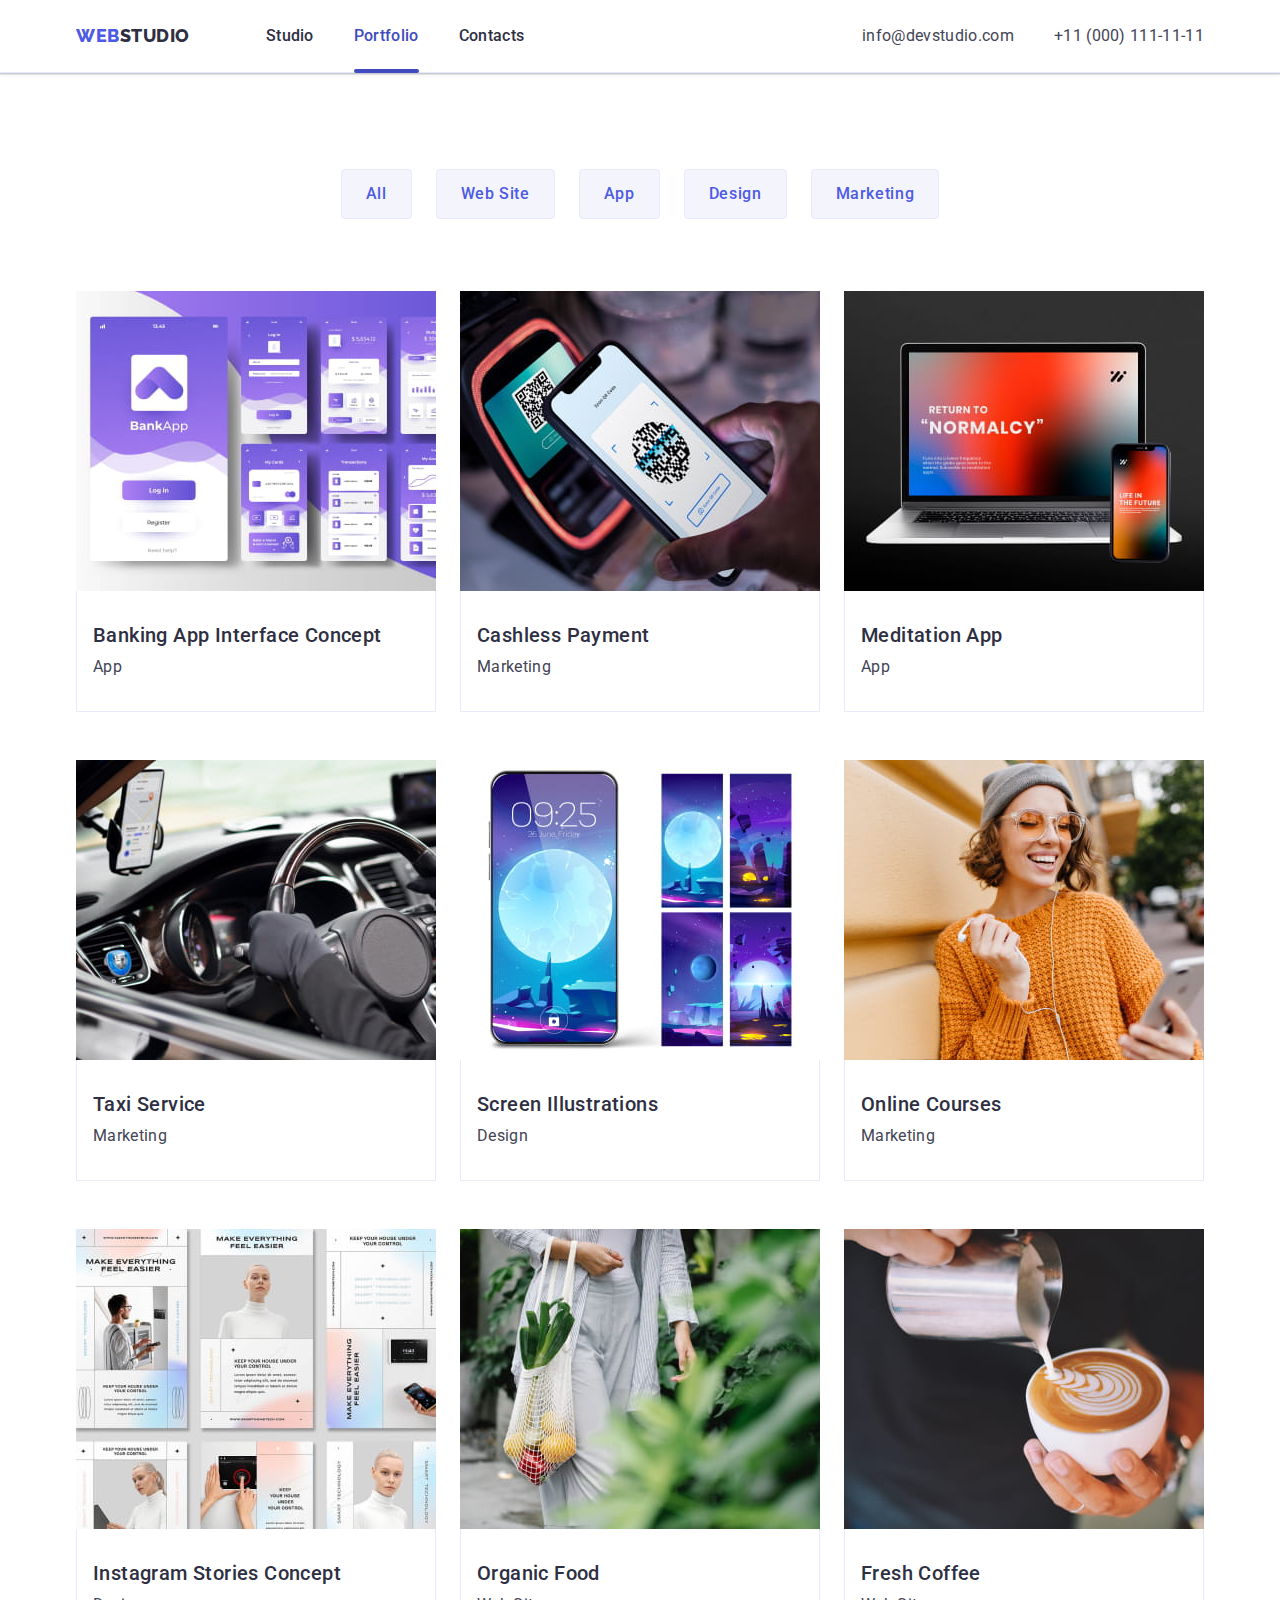
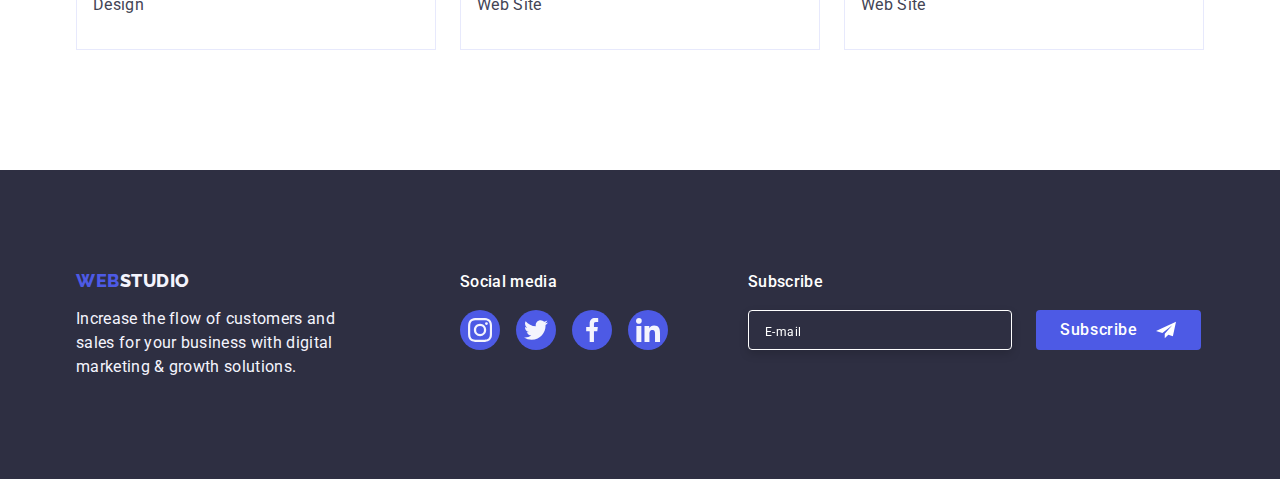
==== portfolio.html @ 30108d3d "Initial commit" ====
<!DOCTYPE html>
<html lang="en">
  <head>
    <meta charset="UTF-8" />
    <meta http-equiv="X-UA-Compatible" content="IE=edge" />
    <meta name="viewport" content="width=device-width, initial-scale=1.0" />
    <title>Portfolio</title>
    <link rel="preconnect" href="https://fonts.googleapis.com" />
    <link rel="preconnect" href="https://fonts.gstatic.com" crossorigin />
    <link
      href="https://fonts.googleapis.com/css2?family=Raleway:wght@800&family=Roboto:wght@400;500;700;900&display=swap"
      rel="stylesheet"
    />
    <link
      rel="stylesheet"
      href="https://cdnjs.cloudflare.com/ajax/libs/modern-normalize/1.1.0/modern-normalize.min.css"
    />
    <link rel="stylesheet" href="./css/styles.css" />
  </head>
  <body>
    <!--NAVIGATION-->
    <header class="header-underline">
      <div class="header-section container">
        <nav class="header-nav">
          <a class="logo-web link" href="./">
            web<span class="logo-studio">studio</span>
          </a>
          <ul class="header-list list">
            <li>
              <a class="header-item link" href="./index.html">Studio</a>
            </li>
            <li>
              <a class="header-item link active" href="./portfolio.html"
                >Portfolio</a
              >
            </li>
            <li>
              <a class="header-item link" href="">Contacts</a>
            </li>
          </ul>
        </nav>
        <address class="header-nav link">
          <ul class="header-address-list list">
            <li>
              <a class="mail-tel link" href="mailto:info@devstudio.com">
                info@devstudio.com
              </a>
            </li>
            <li>
              <a class="mail-tel link" href="tel:+110001111111">
                +11 (000) 111-11-11
              </a>
            </li>
          </ul>
        </address>
      </div>
    </header>
    <!--END-NAVIGATION-->
    <!--MAIN-->
    <main>
      <!--PORTFOLIO-BREADCRUMBS-->
      <section class="portfolio-section">
        <div class="container">
          <h1 class="hidden-slogan">Web-Sturdio Portfolio</h1>
          <ul class="breadcrumbs-list list">
            <li>
              <button class="breadcrumbs-btn" type="button">All</button>
            </li>
            <li>
              <button class="breadcrumbs-btn" type="button">Web Site</button>
            </li>
            <li>
              <button class="breadcrumbs-btn" type="button">App</button>
            </li>
            <li>
              <button class="breadcrumbs-btn" type="button">Design</button>
            </li>
            <li>
              <button class="breadcrumbs-btn" type="button">Marketing</button>
            </li>
          </ul>
          <!--END-PORTFOLIO-BREADCRUMBS-->
          <!--PORTFOLIO-GALLERY-->
          <ul class="portfolio-list list">
            <li class="portfolio-item">
              <a class="portfolio-link link" href="">
                <div class="overlay">
                  <img
                    src="./images/bankapp.jpg"
                    alt="lost pic"
                    width="360"
                    height="300"
                  />
                  <!--<div class="test-1">-->
                  <p class="popup">
                    14 Stylish and User-Friendly App Design Concepts · Task
                    Manager App · Calorie Tracker App · Exotic Fruit Ecommerce
                    App · Cloud Storage App
                  </p>
                  <!--</div>-->
                </div>
                <div class="portfolio-item-container">
                  <h2 class="subject">Banking App Interface Concept</h2>
                  <p class="text">App</p>
                </div>
              </a>
            </li>
            <li class="portfolio-item">
              <a class="portfolio-link link" href="">
                <div class="overlay">
                  <img
                    src="./images/cashless.jpg"
                    alt="lost pic"
                    width="360"
                    height="300"
                  />
                  <p class="popup">
                    14 Stylish and User-Friendly App Design Concepts · Task
                    Manager App · Calorie Tracker App · Exotic Fruit Ecommerce
                    App · Cloud Storage App
                  </p>
                </div>
                <div class="portfolio-item-container">
                  <h2 class="subject">Cashless Payment</h2>
                  <p class="text">Marketing</p>
                </div>
              </a>
            </li>
            <li class="portfolio-item">
              <a class="portfolio-link link" href="">
                <div class="overlay">
                  <img
                    src="./images/meditationapp.jpg"
                    alt="lost pic"
                    width="360"
                    height="300"
                  />
                  <p class="popup">
                    14 Stylish and User-Friendly App Design Concepts · Task
                    Manager App · Calorie Tracker App · Exotic Fruit Ecommerce
                    App · Cloud Storage App
                  </p>
                </div>
                <div class="portfolio-item-container">
                  <h2 class="subject">Meditation App</h2>
                  <p class="text">App</p>
                </div>
              </a>
            </li>
            <li class="portfolio-item">
              <a class="portfolio-link link" href="">
                <div class="overlay">
                  <img
                    src="./images/taxiservice.jpg"
                    alt="lost pic"
                    width="360"
                    height="300"
                  />
                  <p class="popup">
                    14 Stylish and User-Friendly App Design Concepts · Task
                    Manager App · Calorie Tracker App · Exotic Fruit Ecommerce
                    App · Cloud Storage App
                  </p>
                </div>
                <div class="portfolio-item-container">
                  <h2 class="subject">Taxi Service</h2>
                  <p class="text">Marketing</p>
                </div>
              </a>
            </li>
            <li class="portfolio-item">
              <a class="portfolio-link link" href="">
                <div class="overlay">
                  <img
                    src="./images/screenil.jpg"
                    alt="lost pic"
                    width="360"
                    height="300"
                  />
                  <p class="popup">
                    14 Stylish and User-Friendly App Design Concepts · Task
                    Manager App · Calorie Tracker App · Exotic Fruit Ecommerce
                    App · Cloud Storage App
                  </p>
                </div>
                <div class="portfolio-item-container">
                  <h2 class="subject">Screen Illustrations</h2>
                  <p class="text">Design</p>
                </div>
              </a>
            </li>
            <li class="portfolio-item">
              <a class="portfolio-link link" href="">
                <div class="overlay">
                  <img
                    src="./images/onlinecourses.jpg"
                    alt="lost pic"
                    width="360"
                    height="300"
                  />
                  <p class="popup">
                    14 Stylish and User-Friendly App Design Concepts · Task
                    Manager App · Calorie Tracker App · Exotic Fruit Ecommerce
                    App · Cloud Storage App
                  </p>
                </div>
                <div class="portfolio-item-container">
                  <h2 class="subject">Online Courses</h2>
                  <p class="text">Marketing</p>
                </div>
              </a>
            </li>
            <li class="portfolio-item">
              <a class="portfolio-link link" href="">
                <div class="overlay">
                  <img
                    src="./images/inststonesconc.jpg"
                    alt="lost pic"
                    width="360"
                    height="300"
                  />
                  <p class="popup">
                    14 Stylish and User-Friendly App Design Concepts · Task
                    Manager App · Calorie Tracker App · Exotic Fruit Ecommerce
                    App · Cloud Storage App
                  </p>
                </div>
                <div class="portfolio-item-container">
                  <h2 class="subject">Instagram Stories Concept</h2>
                  <p class="text">Design</p>
                </div>
              </a>
            </li>
            <li class="portfolio-item">
              <a class="portfolio-link link" href="">
                <div class="overlay">
                  <img
                    src="./images/orgfood.jpg"
                    alt="lost pic"
                    width="360"
                    height="300"
                  />
                  <p class="popup">
                    14 Stylish and User-Friendly App Design Concepts · Task
                    Manager App · Calorie Tracker App · Exotic Fruit Ecommerce
                    App · Cloud Storage App
                  </p>
                </div>
                <div class="portfolio-item-container">
                  <h2 class="subject">Organic Food</h2>
                  <p class="text">Web Site</p>
                </div>
              </a>
            </li>
            <li class="portfolio-item">
              <a class="portfolio-link link" href="">
                <div class="overlay">
                  <img
                    src="./images/freshcoffee.jpg"
                    alt="lost pic"
                    width="360"
                    height="300"
                  />
                  <p class="popup">
                    14 Stylish and User-Friendly App Design Concepts · Task
                    Manager App · Calorie Tracker App · Exotic Fruit Ecommerce
                    App · Cloud Storage App
                  </p>
                </div>
                <div class="portfolio-item-container">
                  <h2 class="subject">Fresh Coffee</h2>
                  <p class="text">Web Site</p>
                </div>
              </a>
            </li>
          </ul>
        </div>
      </section>
      <!--END-PORTFOLIO-GALLERY-->
    </main>
    <!--END-MAIN-->
    <!--FOOTER-->
    <footer class="footer-section">
      <div class="container">
        <div class="footer-row">
          <a class="footer-logo link" href="index.html">
            web<span class="footer-studio">studio</span>
          </a>
          <p class="text">
            Increase the flow of customers and sales for your business with
            digital marketing & growth solutions.
          </p>
        </div>
        <div>
          <p class="footer-socials-text">Social media</p>
          <ul class="socials-list">
            <li class="socials-item">
              <a class="socials-link" href="">
                <svg class="socials-svg" width="24" height="24">
                  <use href="./images/icons.svg#instagram"></use>
                </svg>
              </a>
            </li>

            <li class="socials-item">
              <a class="socials-link" href="">
                <svg class="socials-svg" width="24" height="24">
                  <use href="./images/icons.svg#twitter"></use>
                </svg>
              </a>
            </li>

            <li class="socials-item">
              <a class="socials-link" href="">
                <svg class="socials-svg" width="24" height="24">
                  <use href="./images/icons.svg#facebook"></use>
                </svg>
              </a>
            </li>

            <li class="socials-item">
              <a class="socials-link" href="">
                <svg class="socials-svg" width="24" height="24">
                  <use href="./images/icons.svg#linkedin"></use>
                </svg>
              </a>
            </li>
          </ul>
        </div>
        <div class="subscribe-container">
          <p class="subscribe-caption">Subscribe</p>
          <form class="subscribe-form">
            <input type="email" id="email" name="email" placeholder="E-mail" />

            <button class="subscribe-button" type="submit">
              Subscribe
              <svg class="subscribe-svg" width="24" height="20">
                <use href="./images/icons.svg#paperplane"></use>
              </svg>
            </button>
          </form>
        </div>
      </div>
    </footer>
    <!--END FOOTER-->
  </body>
</html>
---- css/styles.css ----
:root {
  --primary-font: 'Roboto', sans-serif;
  --secondary-font: 'Raleway', sans-serif;
  --primary-color: #4d5ae5; /*IRIS*/
  --dark-text-color: #2e2f42; /*NAVY BLUE*/
  --main-text-color: #434455; /*SLATE*/
  --subtle-text-color: #8e8f99; /*LIGHT SLATE*/
  --hover-color: #404bbf; /*OCEAN*/
  --white-color: #ffffff; /*WHITE*/
  --light-color: #f4f4fd; /*CLOUD*/
  --accent-color: #e7e9fc; /*CORNFLOWER*/
  --success-color: #31d0aa; /*GREEN*/
  --modal-backgound-color: #fcfcfc; /*DAIRY*/
}

body {
  font-family: var(--primary-font);
  color: var(--main-text-color);
  background-color: var(--white-color);
}

img {
  display: block;
}

.list {
  padding: 0;
  margin: 0;
  list-style: none;
}

.link {
  text-decoration: none;
  font-style: normal;
}

.container {
  width: 1158px;
  padding-right: 15px;
  padding-left: 15px;
  margin: 0 auto;
}

.hidden-slogan {
  position: absolute;
  width: 1px;
  height: 1px;
  margin: -1px;
  border: 0;
  padding: 0;
  white-space: nowrap;
  clip-path: inset(100%);
  clip: rect(0 0 0 0);
  overflow: hidden;
}
/*
  |============================
  |------------TEXT------------
  |============================
*/
/*---------GENERAL-TEXT------*/
.slogan {
  font-weight: 700;
  font-size: 36px;
  line-height: 1.1;
  letter-spacing: 0.02em;
  text-align: center;
  text-transform: capitalize;

  color: var(--dark-text-color);

  margin-top: 0;
  margin-bottom: 72px;
}

.subject {
  font-weight: 500;
  font-size: 20px;
  line-height: 1.2;
  letter-spacing: 0.02em;

  color: var(--dark-text-color);

  margin-top: 0;
  margin-bottom: 8px;
}

.text {
  font-weight: 400;
  font-size: 16px;
  line-height: 1.5;
  letter-spacing: 0.02em;

  color: var(--main-text-color);

  margin-top: 0;
  margin-bottom: 0;
}
/*---------TEAM-TEXT---------*/
.team-item .text {
  text-align: center;
}

.team-item .subject {
  text-align: center;

  color: var(--main-text-color);
}

.team-content .text {
  margin-bottom: 8px;
}
/*---------FOOTER-TEXT--------*/
.footer-row .text {
  color: var(--light-color);

  width: 264px;
}
/*
  |============================
  |----------HEADER------------
  |============================
*/
.header-underline {
  border-bottom: 1px solid var(--accent-color);
  box-shadow: 0px 2px 1px rgba(46, 47, 66, 0.08),
    0px 1px 1px rgba(46, 47, 66, 0.16), 0px 1px 6px rgba(46, 47, 66, 0.08);
}

.header-section {
  display: flex;
  flex-direction: row;
  justify-content: space-between;
}

.header-nav {
  display: flex;
  align-items: center;
}

.logo-web {
  font-family: var(--secondary-font);
  font-weight: 800;
  font-size: 18px;
  line-height: 1.17;
  letter-spacing: 0.03em;
  text-transform: uppercase;

  color: var(--primary-color);

  margin-right: 76px;
}

.logo-studio {
  font-family: var(--secondary-font);
  font-weight: 800;
  font-size: 18px;
  line-height: 1.17;
  letter-spacing: 0.03em;
  text-transform: uppercase;

  color: var(--dark-text-color);
}

.header-list {
  display: flex;
}

.header-list li:not(:last-child) {
  margin-right: 40px;
}

.header-list .header-item.active {
  color: var(--hover-color);
}
.header-list .header-item.active::after {
  opacity: 1;
}

.header-item {
  position: relative;

  display: block;
  padding: 24px 0;

  font-family: var(--primary-font);
  font-weight: 500;
  font-size: 16px;
  line-height: 1.5;
  letter-spacing: 0.02em;

  color: var(--dark-text-color);

  transition: color 250ms cubic-bezier(0.4, 0, 0.2, 1);
}

.header-item:hover,
.header-item:focus,
.header-item:active {
  color: var(--hover-color);
}

.header-item.link::after {
  content: '';

  position: absolute;
  left: 0;
  bottom: 0;

  display: block;
  width: 100%;
  height: 4px;
  bottom: -1px;
  border-radius: 2px;

  background-color: var(--hover-color);

  opacity: 0;
  transition: opacity 250ms cubic-bezier(0.4, 0, 0.2, 1);
}

.header-item.link:hover::after,
.header-item.link:focus::after,
.header-item.link:active::after {
  opacity: 1;
}

.header-address-list {
  display: flex;
}

.header-address-list li:not(:last-child) {
  margin-right: 40px;
}

.mail-tel {
  font-family: var(--primary-font);
  font-style: normal;
  font-weight: 400;
  font-size: 16px;
  line-height: 1.5;
  letter-spacing: 0.02em;

  color: var(--main-text-color);

  display: block;
  padding: 24px 0;

  transition: color 250ms cubic-bezier(0.4, 0, 0.2, 1);
}

.mail-tel:hover,
.mail-tel:focus,
.mail-tel:active {
  color: var(--hover-color);
}
/*
  |============================
  |------------HERO------------
  |============================
*/
.hero-section {
  background-color: var(--dark-text-color);

  padding: 188px 0;
}

.hero-slogan {
  font-family: var(--primary-font);
  font-weight: 700;
  font-size: 56px;
  line-height: 1.07;
  letter-spacing: 0.02em;
  text-align: center;

  color: var(--white-color);

  max-width: 496px;
  margin: 0 auto 48px;
}

.hero-btn {
  font-family: var(--primary-font);
  font-weight: 500;
  font-size: 16px;
  line-height: 1.5;
  letter-spacing: 0.04em;

  color: var(--white-color);
  background-color: var(--primary-color);

  box-shadow: 0px 4px 4px rgba(0, 0, 0, 0.15);
  border-radius: 4px;
  border: none;
  cursor: pointer;

  display: block;
  height: 56px;
  min-width: 169px;
  margin: 0 auto;

  transition: background-color 250ms cubic-bezier(0.4, 0, 0.2, 1);
}

.hero-btn:hover,
.hero-btn:focus {
  background-color: var(--hover-color);
}

.hero-background {
  background-image: linear-gradient(
      to bottom,
      rgba(46, 47, 66, 0.7),
      rgba(46, 47, 66, 0.7)
    ),
    url(../images/peopleofficeone.jpg);
  background-repeat: no-repeat;
  background-position: center;
  background-size: cover;

  max-width: 1440px;
  min-height: 600px;
  margin: auto auto;
}
/*
  |============================
  |-----------MODAL------------
  |============================
*/
.backdrop {
  position: fixed;
  top: 0;
  left: 0;

  width: 100%;
  height: 100%;

  background-color: rgba(46, 47, 66, 0.4);
  transition: opacity 250ms cubic-bezier(0.4, 0, 0.2, 1),
    visibility 250ms cubic-bezier(0.4, 0, 0.2, 1);
}

.backdrop.is-hidden {
  opacity: 0;
  pointer-events: none;
  visibility: hidden;
}

.modal {
  position: absolute;
  top: 50%;
  left: 50%;
  transform: translate(-50%, -50%);

  padding: 72px 24px 24px 24px;

  width: 408px;
  min-height: 576px;

  background-color: var(--modal-backgound-color);
  border-radius: 4px;
  box-shadow: 0px 1px 1px rgba(0, 0, 0, 0.14), 0px 1px 3px rgba(0, 0, 0, 0.12),
    0px 2px 1px rgba(0, 0, 0, 0.2);

  transition: transform 250ms cubic-bezier(0.4, 0, 0.2, 1);
}

.btn-modal {
  position: absolute;
  top: 24px;
  right: 24px;

  display: flex;
  padding: 0;

  height: 24px;
  width: 24px;
  border-radius: 50%;

  align-items: center;
  justify-content: center;

  fill: var(--dark-text-color);
  background-color: var(--accent-color);
  border: 1px solid rgba(0, 0, 0, 0.1);

  cursor: pointer;

  transition: background-color 250ms cubic-bezier(0.4, 0, 0.2, 1),
    border 250ms cubic-bezier(0.4, 0, 0.2, 1);
}

.btn-modal:hover,
.btn-modal:focus,
.btn-modal:active {
  fill: var(--white-color);
  background-color: var(--hover-color);
  border: none;
}

.svg-modal {
  transition: fill 250ms cubic-bezier(0.4, 0, 0.2, 1);
}
/*
  |============================
  |---------ADVANTAGES---------
  |============================
*/
.advantage-section {
  padding: 120px 0;
}

.advantage-list {
  display: flex;
}

.advantage-list li:not(:last-child) {
  margin-right: 24px;
}

.advantage-item {
  width: calc((100% - 72px) / 4);
}

.advantage-icons-container {
  display: flex;
  align-items: center;
  justify-content: center;

  height: 112px;
  background-color: var(--light-color);
  border-radius: 4px;
  margin-bottom: 8px;
}
/*
  |============================
  |---------WHAT-WE-DO---------
  |============================
*/
.whatwedo-section {
  padding-bottom: 120px;
}

.whatwedo-list {
  display: flex;
  flex-wrap: center;
}

.whatwedo-list li:not(:last-child) {
  margin-right: 24px;
}

.whatwedo-item {
  width: calc((100% - 48px) / 3);
}
/*
  |============================
  |-----------TEAM-------------
  |============================
*/
.team-section {
  padding: 120px 0;
}

.team-list {
  display: flex;
  flex-wrap: center;
  gap: 24px;
}

.team-item {
  background-color: var(--white-color);
  border-radius: 0px 0px 4px 4px;
  box-shadow: 0px 1px 6px rgba(46, 47, 66, 0.08),
    0px 1px 1px rgba(46, 47, 66, 0.16), 0px 2px 1px rgba(46, 47, 66, 0.08);
}

.team-content {
  padding: 32px 0;
}
/*
  |============================
  |----------CUSTOMERS---------
  |============================
*/
.customers-section {
  padding: 120px 0;
}

.customers-list {
  display: flex;
  gap: 24px;
}

.customers-icon {
  width: calc((100% - 120px) / 6);
  height: 88px;
}

.customers-link {
  display: flex;
  align-items: center;
  justify-content: center;

  width: 100%;
  height: 100%;

  border: 1px solid var(--subtle-text-color);
  border-radius: 4px;

  color: var(--subtle-text-color);

  transition: border-color 250ms cubic-bezier(0.4, 0, 0.2, 1),
    color 250ms cubic-bezier(0.4, 0, 0.2, 1);
}

.customers-link:hover,
.customers-link:focus {
  border-color: var(--hover-color);
  color: var(--hover-color);
}

.customers-svg {
  fill: currentColor;
}

.customers-svg:hover,
.customers-svg:focus {
  fill: var(--hover-color);
}
/*
  |============================
  |-----------FOOTER-----------
  |============================
*/
.footer-section {
  padding: 100px 0;

  background-color: var(--dark-text-color);
}

footer .container {
  display: flex;
  align-items: baseline;
}

.footer-row {
  margin-right: 120px;
}

.footer-logo {
  font-family: var(--secondary-font);
  font-weight: 800;
  font-size: 18px;
  line-height: 1.17;
  letter-spacing: 0.03em;
  text-transform: uppercase;

  color: var(--primary-color);

  display: inline-block;
  margin-bottom: 16px;
}

.footer-studio {
  font-family: var(--secondary-font);
  font-weight: 800;
  font-size: 18px;
  line-height: 1.17;
  letter-spacing: 0.03em;
  text-transform: uppercase;

  color: var(--light-color);
}

.footer-socials-text {
  font-weight: 500;
  color: var(--white-color);
  font-size: 16px;
  line-height: 1.5;
  letter-spacing: 0.02em;

  margin-top: 0;
  margin-bottom: 16px;
}

footer .socials-list {
  gap: 16px;
  justify-content: start;
  transition: background-color 250ms cubic-bezier(0.4, 0, 0.2, 1);
}

footer .socials-link:hover,
footer .socials-link:focus,
footer .socials-link:active {
  background-color: var(--success-color);
}
/*
  |============================
  |----------SUBSCRIBE---------
  |============================
*/
.subscribe-container {
  display: flex;
  flex-direction: column;

  margin-left: 80px;
}

.subscribe-caption {
  margin: 0;

  font-weight: 500;
  font-size: 16px;
  line-height: 1.5;
  letter-spacing: 0.02em;

  color: var(--white-color);
}

.subscribe-container input {
  padding: 8px 16px 8px 16px;
  margin: 0;

  width: 264px;
  height: 40px;

  border: 1px solid var(--white-color);
  border-radius: 4px;
  outline: none;

  color: var(--white-color);
  background-color: var(--dark-text-color);

  filter: drop-shadow(0px 4px 4px rgba(0, 0, 0, 0.15));
}

.subscribe-container input::placeholder {
  align-items: center;

  font-family: var(--primary-font);
  font-weight: 400;
  font-size: 12px;
  line-height: 2;
  letter-spacing: 0.04em;

  color: var(--white-color);
}

.subscribe-form {
  display: flex;
  flex-direction: row;

  margin-top: 16px;
  gap: 24px;
}

/*.subscribe-item {
  position: relative;
}*/

.subscribe-button {
  display: flex;

  min-width: 165px;
  height: 40px;
  gap: 16px;

  align-items: center;
  text-align: left;

  color: var(--white-color);
  background: var(--primary-color);

  border-radius: 4px;
  border: 0;
  padding: 8px 0 8px 24px;

  transition: background-color 250ms cubic-bezier(0.4, 0, 0.2, 1);

  font-family: var(--primary-font);
  font-weight: 500;
  font-size: 16px;
  line-height: 1.5;
  letter-spacing: 0.04em;

  cursor: pointer;
}

.subscribe-button:hover,
.subscribe-button:focus,
.subscribe-button:active {
  background-color: var(--hover-color);
}

.subscribe-svg {
  fill: var(--white-color);
}
/*
  |============================
  |---------BREADCRUMBS--------
  |============================
*/
.portfolio-section {
  padding: 96px 0 120px;
}

.breadcrumbs-list {
  display: flex;
  justify-content: center;
  margin-bottom: 72px;
}

.breadcrumbs-list li:not(:last-child) {
  margin-right: 24px;
}

.breadcrumbs-btn {
  font-family: var(--primary-font);
  font-weight: 500;
  font-size: 16px;
  line-height: 1.5;
  letter-spacing: 0.04em;

  color: var(--primary-color);
  background: var(--light-color);

  border: 1px solid var(--accent-color);
  border-radius: 4px;

  cursor: pointer;

  padding: 12px 24px;
  max-width: 168px;

  transition: color 250ms cubic-bezier(0.4, 0, 0.2, 1),
    background-color 250ms cubic-bezier(0.4, 0, 0.2, 1),
    border-color 250ms cubic-bezier(0.4, 0, 0.2, 1),
    box-shadow 250ms cubic-bezier(0.4, 0, 0.2, 1);
}

.breadcrumbs-btn:hover,
.breadcrumbs-btn:focus {
  color: var(--white-color);
  background: var(--hover-color);

  border: 1px solid transparent;
  box-shadow: 0px 3px 1px rgba(0, 0, 0, 0.1), 0px 2px 1px rgba(0, 0, 0, 0.08),
    0px 2px 2px rgba(0, 0, 0, 0.12);
}
/*
  |============================
  |----------GALLERY-----------
  |============================
*/
.portfolio-list {
  display: flex;
  flex-wrap: wrap;
}

.portfolio-item {
  margin-right: 24px;
  margin-bottom: 48px;
  width: calc((100% - 48px) / 3);
}

.portfolio-link {
  display: block;

  transition: box-shadow 250ms cubic-bezier(0.4, 0, 0.2, 1);
}

.portfolio-link:hover,
.portfolio-link:focus {
  box-shadow: 0px 1px 6px rgba(46, 47, 66, 0.08),
    0px 1px 1px rgba(46, 47, 66, 0.16), 0px 2px 1px rgba(46, 47, 66, 0.08);
}

.portfolio-item:nth-child(3n) {
  margin-right: 0px;
}

.portfolio-item:nth-last-child(-n + 3) {
  margin-bottom: 0px;
}

.portfolio-item-container {
  padding: 32px 16px;
  border: 1px solid var(--accent-color);
  border-top: none;
}
/*
  |============================
  |-----------OVERLAY----------
  |============================
*/
.overlay {
  position: relative;
  overflow: hidden;
}

.popup {
  position: absolute;
  top: 0;

  font-size: 16px;
  line-height: 1.5;
  letter-spacing: 0.02em;
  color: var(--light-color);

  padding: 40px 32px;
  background-color: var(--primary-color);

  height: 100%;
  width: 100%;

  transform: translateY(100%);
  transition: transform 250ms cubic-bezier(0.4, 0, 0.2, 1);

  margin: 0;
}

.portfolio-link:hover .popup,
.portfolio-link:focus .popup {
  transform: translateY(0%);
}
/*
  |============================
  |---------BACKGROUND---------
  |============================
*/
.footer-background {
  background-color: var(--dark-text-color);
}

.light-backgound {
  background-color: var(--light-color);
}

.white-backgound {
  background-color: var(--white-color);
}
/*
  |============================
  |----------SOCIALS-----------
  |============================
*/
.socials-list {
  display: flex;
  margin: auto;
  padding: 0;

  justify-content: center;
  list-style: none;

  gap: 24px;
}

.socials-item {
  height: 40px;
  width: 40px;
}

.socials-link {
  display: flex;
  align-items: center;
  justify-content: center;

  width: 100%;
  height: 100%;
  border-radius: 50%;

  background-color: var(--primary-color);
  transition: background-color 250ms cubic-bezier(0.4, 0, 0.2, 1);
}

.socials-link:hover,
.socials-link:focus,
.socials-link:active {
  background-color: var(--hover-color);
}

.socials-svg {
  fill: var(--light-color);
}
/*
  |============================
  |----------------------------
  |============================
*/
.modal-slogan {
  display: block;

  margin: 0 0 16px 0;

  text-align: center;

  font-family: var(--primary-font);
  font-weight: 500;
  font-size: 16px;
  line-height: 1.5;
  letter-spacing: 0.02em;

  color: var(--dark-text-color);
}

.modal-item {
  margin: 0 0 8px 0;
}

.modal-item.checkbox {
  margin: 0 0 16px 0;
}

.modal-item label {
  display: block;

  margin-bottom: 4px;

  font-family: var(--primary-font);
  font-weight: 400;
  font-size: 12px;
  line-height: 1.17;
  letter-spacing: 0.04em;

  color: var(--subtle-text-color);
}

.modal-item input {
  padding-left: 38px;

  width: 360px;
  height: 40px;

  border: 1px solid rgba(46, 47, 66, 0.4);
  border-radius: 4px;
  outline: none;

  transition: 250ms cubic-bezier(0.4, 0, 0.2, 1);
}

.modal-input {
  position: relative;
}

.modal-svg {
  position: absolute;

  top: 11px;
  left: 16px;

  fill: var(--dark-text-color);

  transition: fill 250ms cubic-bezier(0.4, 0, 0.2, 1);
}

.modal-svg.tel-mail {
  position: absolute;

  top: 8px;
  left: 16px;

  fill: var(--dark-text-color);

  transition: fill 250ms cubic-bezier(0.4, 0, 0.2, 1);
}

.modal-item input:focus,
.modal-item input:active {
  border: 1px solid var(--primary-color);
}

.modal-item input:focus + svg {
  fill: var(--primary-color);
}

.modal-item textarea {
  display: block;

  padding: 16px 8px 16px 8px;

  width: 360px;
  height: 120px;

  border: 1px solid rgba(46, 47, 66, 0.4);
  border-radius: 4px;

  transition: border 250ms cubic-bezier(0.4, 0, 0.2, 1);

  resize: none;
}

.modal-item textarea::placeholder {
  font-family: var(--primary-font);
  font-weight: 400;
  font-size: 12px;
  line-height: 1.17;
  letter-spacing: 0.04em;

  color: rgba(46, 47, 66, 0.4);
}

.modal-item textarea:focus,
.modal-item textarea:active {
  border: 1px solid var(--primary-color);
  outline: none;
}

.checkbox-label {
  display: flex;
  flex-direction: row;
  align-items: center;

  padding: 0px;
}

.checkbox-icon {
  position: relative;

  width: 16px;
  height: 16px;

  border: 1px solid rgba(46, 47, 66, 0.4);
  border-radius: 2px;

  fill: var(--light-color);

  transition: background-color 250ms cubic-bezier(0.4, 0, 0.2, 1);
}

.checkbox-input:checked + .checkbox-icon {
  background-color: var(--hover-color);
}

.checkbox-svg {
  position: absolute;
  top: 50%;
  left: 50%;

  transform: translate(-50%, -50%);
}

.checkbox-text {
  margin-left: 8px;

  font-family: var(--primary-font);
  font-weight: 400;
  font-size: 12px;
  line-height: 1.17;
  letter-spacing: 0.04em;

  color: var(--subtle-text-color);
}

input[type='checkbox'] {
  position: absolute;
  width: 1px;
  height: 1px;
  margin: -1px;
  border: 0;
  padding: 0;
  white-space: nowrap;
  clip-path: inset(100%);
  clip: rect(0 0 0 0);
  overflow: hidden;
}

.checkbox-text-link {
  margin-left: 2px;

  font-family: var(--primary-color);
  font-weight: 400;
  font-size: 12px;
  line-height: 1.17;
  letter-spacing: 0.04em;

  color: var(--primary-color);
  text-decoration: underline;
}

.modal-button {
  display: block;

  margin-top: 24px;
  margin-left: auto;
  margin-right: auto;

  min-width: 169px;
  height: 56px;
  
  /*height: 56px;*/

  background-color: var(--primary-color);
  box-shadow: 0px 4px 4px rgba(0, 0, 0, 0.15);
  border-radius: 4px;

  color: var(--white-color);

  border: none;
  cursor: pointer;

  transition: background-color 250ms cubic-bezier(0.4, 0, 0.2, 1);
}

.modal-button:hover,
.modal-button:focus {
  background-color: var(--hover-color);
}

/*.modal-btn-container {
  display: block;

  margin-top: 24px;
  margin-left: auto;
  margin-right: auto;

  width: 169px;
}
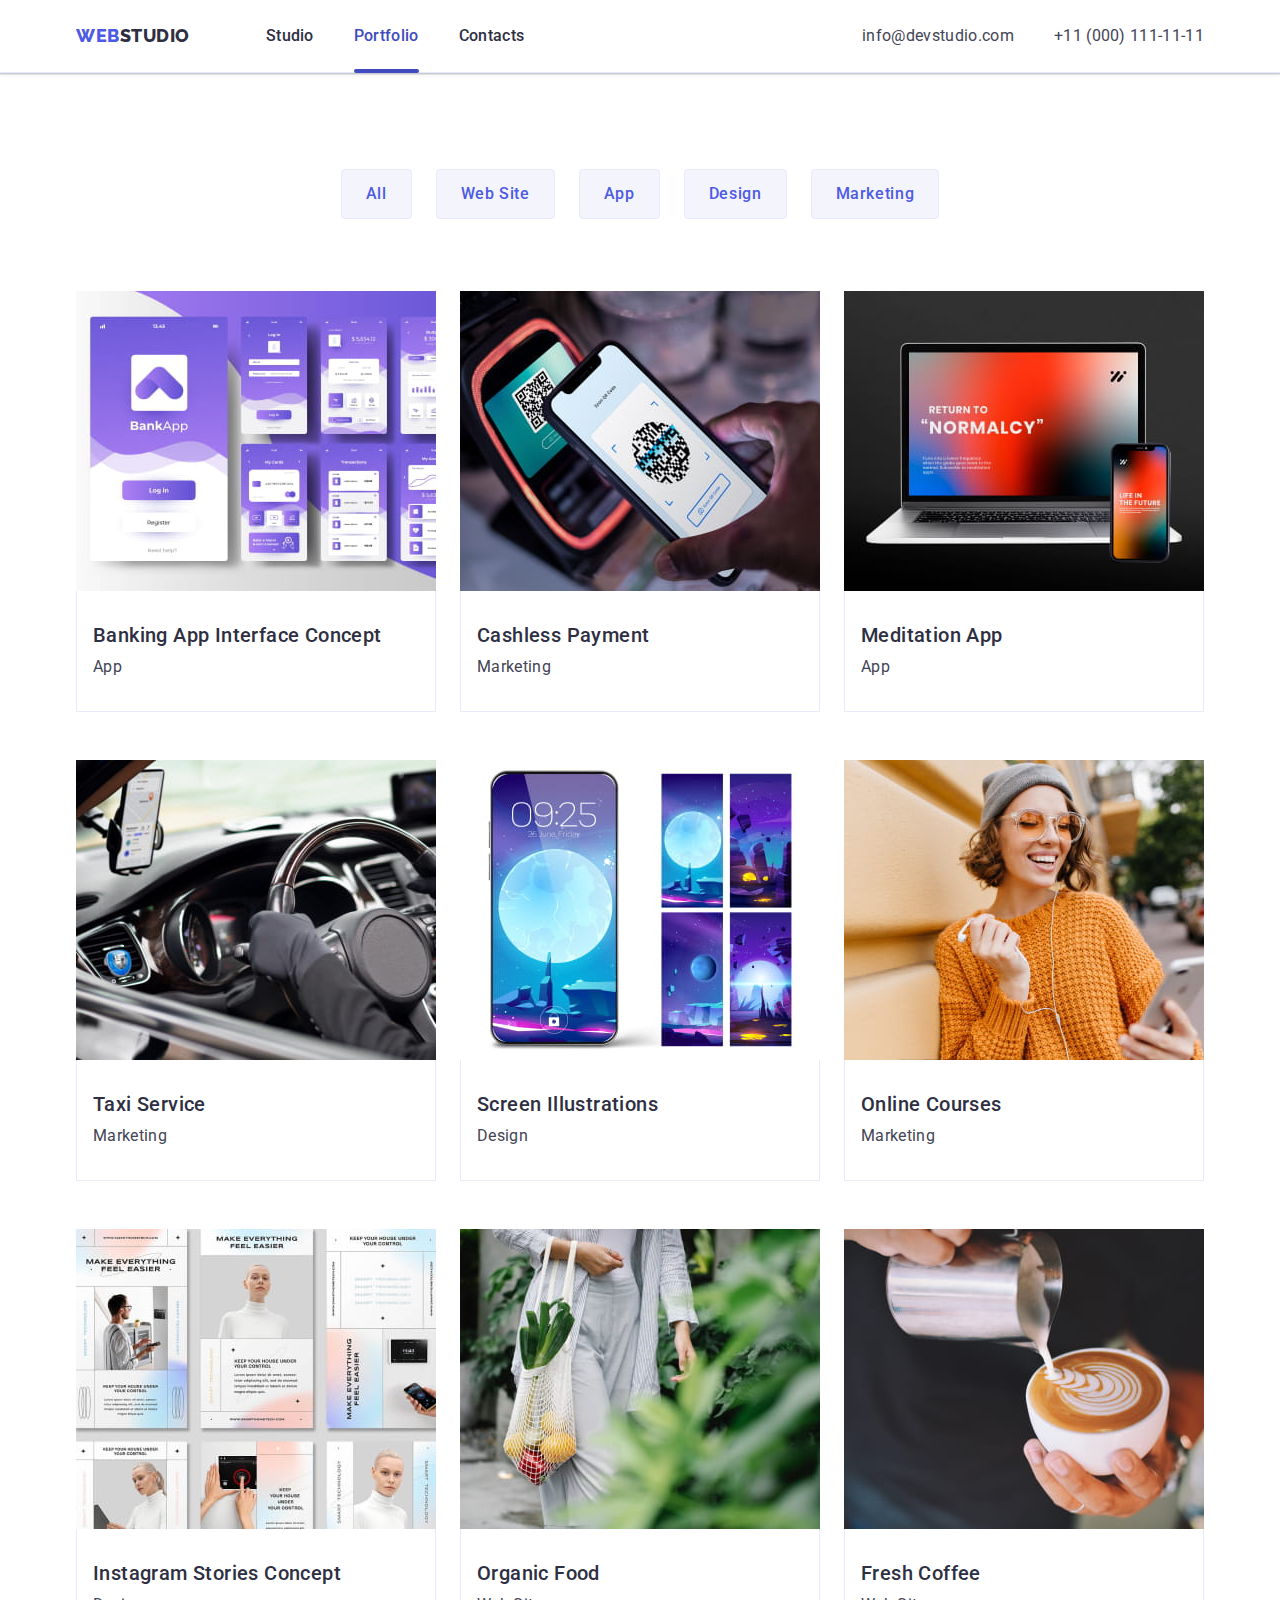
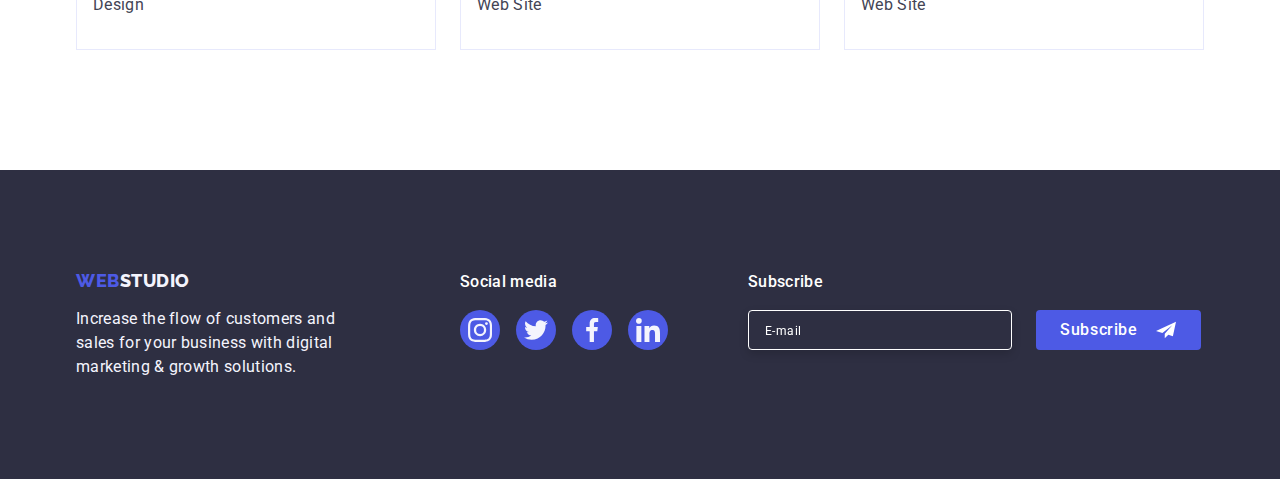
==== commit b0dc05d1: "Change 10" ====
--- a/portfolio.html
+++ b/portfolio.html
@@ -20,17 +20,18 @@
   <body>
     <!--NAVIGATION-->
     <header class="header-underline">
-      <div class="header-section container">
+      <div class="header-section container logo-mobile">
+        <!--END-MOBILE-MODAL-->
         <nav class="header-nav">
           <a class="logo-web link" href="./">
             web<span class="logo-studio">studio</span>
           </a>
-          <ul class="header-list list">
+          <ul class="header-list list nav-disable">
             <li>
               <a class="header-item link" href="./index.html">Studio</a>
             </li>
             <li>
-              <a class="header-item link active" href="./portfolio.html"
+              <a class="header-item active link" href="./portfolio.html"
                 >Portfolio</a
               >
             </li>
@@ -39,20 +40,29 @@
             </li>
           </ul>
         </nav>
-        <address class="header-nav link">
+        <address class="header-nav link nav-disable">
           <ul class="header-address-list list">
             <li>
-              <a class="mail-tel link" href="mailto:info@devstudio.com">
+              <a class="mail link" href="mailto:info@devstudio.com">
                 info@devstudio.com
               </a>
             </li>
             <li>
-              <a class="mail-tel link" href="tel:+110001111111">
+              <a class="tel link" href="tel:+110001111111">
                 +11 (000) 111-11-11
               </a>
             </li>
           </ul>
         </address>
+        <button
+          class="menu-toggle js-open-menu"
+          aria-expanded="false"
+          aria-controls="mobile-menu"
+        >
+          <svg class="hamburger-svg" width="32" height="32">
+            <use href="./images/icons.svg#hamburger"></use>
+          </svg>
+        </button>
       </div>
     </header>
     <!--END-NAVIGATION-->
--- a/css/styles.css
+++ b/css/styles.css
@@ -12,15 +12,25 @@
   --success-color: #31d0aa; /*GREEN*/
   --modal-backgound-color: #fcfcfc; /*DAIRY*/
 }
-
+/*
+  |============================
+  |-----------GENETAL----------
+  |============================
+*/
 body {
   font-family: var(--primary-font);
   color: var(--main-text-color);
   background-color: var(--white-color);
 }
 
+body.modal-open {
+  overflow: hidden;
+}
+
 img {
   display: block;
+  width: 100%;
+  height: auto;
 }
 
 .list {
@@ -35,10 +45,22 @@
 }
 
 .container {
-  width: 1158px;
+  max-width: 428px;
+  padding-left: 15px;
   padding-right: 15px;
-  padding-left: 15px;
   margin: 0 auto;
+}
+
+@media screen and (min-width: 768px) {
+  .container {
+    max-width: 768px;
+  }
+}
+
+@media screen and (min-width: 1158px) {
+  .container {
+    max-width: 1158px;
+  }
 }
 
 .hidden-slogan {
@@ -74,10 +96,42 @@
 }
 
 .subject {
+  font-weight: 700;
+  font-size: 36px;
+  line-height: 1.1;
+  letter-spacing: 0.02em;
+
+  text-align: center;
+  text-transform: capitalize;
+
+  color: var(--dark-text-color);
+
+  margin-top: 0;
+  margin-bottom: 8px;
+}
+
+@media screen and (min-width: 768px) {
+  .subject {
+    text-align: left;
+  }
+}
+@media screen and (min-width: 1158px) {
+  .subject {
+    font-weight: 500;
+    font-size: 20px;
+    line-height: 1.2;
+
+    text-align: left;
+  }
+}
+
+.team-subject {
   font-weight: 500;
   font-size: 20px;
   line-height: 1.2;
-  letter-spacing: 0.02em;
+
+  text-align: center;
+  text-transform: capitalize;
 
   color: var(--dark-text-color);
 
@@ -86,6 +140,24 @@
 }
 
 .text {
+  font-weight: 500;
+  font-size: 16px;
+  line-height: 1.5;
+  letter-spacing: 0.02em;
+
+  color: var(--main-text-color);
+
+  margin-top: 0;
+  margin-bottom: 0;
+}
+
+@media screen and (min-width: 1158px) {
+  .text {
+    font-weight: 400;
+  }
+}
+
+.team-text {
   font-weight: 400;
   font-size: 16px;
   line-height: 1.5;
@@ -95,6 +167,11 @@
 
   margin-top: 0;
   margin-bottom: 0;
+
+  text-align: center;
+
+  margin-top: 0;
+  margin-bottom: 8px;
 }
 /*---------TEAM-TEXT---------*/
 .team-item .text {
@@ -136,6 +213,12 @@
 .header-nav {
   display: flex;
   align-items: center;
+}
+
+@media screen and (max-width: 767px) {
+  .header-nav {
+    padding: 24px 0;
+  }
 }
 
 .logo-web {
@@ -148,7 +231,13 @@
 
   color: var(--primary-color);
 
-  margin-right: 76px;
+  /*margin-right: 76px;*/
+}
+
+@media screen and (min-width: 768px) {
+  .logo-web {
+    margin-right: 76px;
+  }
 }
 
 .logo-studio {
@@ -229,11 +318,13 @@
   display: flex;
 }
 
-.header-address-list li:not(:last-child) {
-  margin-right: 40px;
-}
-
-.mail-tel {
+@media screen and (min-width: 1158px) {
+  .header-address-list li:not(:last-child) {
+    margin-right: 40px;
+  }
+}
+
+.mail {
   font-family: var(--primary-font);
   font-style: normal;
   font-weight: 400;
@@ -249,34 +340,79 @@
   transition: color 250ms cubic-bezier(0.4, 0, 0.2, 1);
 }
 
-.mail-tel:hover,
-.mail-tel:focus,
-.mail-tel:active {
+.tel {
+  font-family: var(--primary-font);
+  font-style: normal;
+  font-weight: 400;
+  font-size: 16px;
+  line-height: 1.5;
+  letter-spacing: 0.02em;
+
+  color: var(--main-text-color);
+
+  display: block;
+  padding: 24px 0;
+
+  transition: color 250ms cubic-bezier(0.4, 0, 0.2, 1);
+}
+
+.mail:hover,
+.mail:focus,
+.mail:active {
   color: var(--hover-color);
 }
+
+.tel:hover,
+.tel:focus,
+.tel:active {
+  color: var(--hover-color);
+}
 /*
   |============================
   |------------HERO------------
   |============================
 */
 .hero-section {
+  /*/===MOBAL===/*/
   background-color: var(--dark-text-color);
-
-  padding: 188px 0;
+  padding: 112px 0;
+}
+/*/===PC===/*/
+@media screen and (min-width: 1200px) {
+  .hero-section {
+    padding: 188px 0;
+  }
 }
 
 .hero-slogan {
-  font-family: var(--primary-font);
+  /*/===MOBAL===/*/
+  font-family: var(--primary-color);
   font-weight: 700;
-  font-size: 56px;
-  line-height: 1.07;
+  font-size: 36px;
+  line-height: 1.25;
   letter-spacing: 0.02em;
   text-align: center;
 
   color: var(--white-color);
 
-  max-width: 496px;
-  margin: 0 auto 48px;
+  max-width: 320px;
+  margin: 0 auto 72px;
+}
+/*/===TABLET===/*/
+@media screen and (min-width: 768px) {
+  .hero-slogan {
+    margin: 0 auto 36px;
+  }
+}
+/*/===PC===/*/
+@media screen and (min-width: 1158px) {
+  .hero-slogan {
+    font-size: 56px;
+    line-height: 1.07;
+    max-width: 496px;
+
+    margin: 0 auto 48px;
+  }
 }
 
 .hero-btn {
@@ -308,6 +444,7 @@
 }
 
 .hero-background {
+  /*/===MOBAL===/*/
   background-image: linear-gradient(
       to bottom,
       rgba(46, 47, 66, 0.7),
@@ -318,9 +455,23 @@
   background-position: center;
   background-size: cover;
 
-  max-width: 1440px;
-  min-height: 600px;
+  max-width: 428px;
+  min-height: 432px;
   margin: auto auto;
+}
+/*/===TABLET===/*/
+@media screen and (min-width: 768px) {
+  .hero-background {
+    max-width: 768px;
+    min-height: 436px;
+  }
+}
+/*/===PC===/*/
+@media screen and (min-width: 1158px) {
+  .hero-background {
+    max-width: 1440px;
+    min-height: 600px;
+  }
 }
 /*
   |============================
@@ -407,19 +558,41 @@
   |============================
 */
 .advantage-section {
-  padding: 120px 0;
+  padding: 96px 0;
+}
+
+@media screen and (min-width: 1158px) {
+  .aadvantage-section {
+    padding: 120px 0;
+  }
 }
 
 .advantage-list {
   display: flex;
-}
-
-.advantage-list li:not(:last-child) {
+  flex-wrap: wrap;
+  gap: 72px 24px;
+}
+
+/*.advantage-list li:not(:last-child) {
   margin-right: 24px;
 }
-
 .advantage-item {
   width: calc((100% - 72px) / 4);
+}*/
+.advantage-item {
+  width: 396px;
+}
+
+@media screen and (min-width: 768px) {
+  .advantage-item {
+    width: 356px;
+  }
+}
+
+@media screen and (min-width: 1158px) {
+  .advantage-item {
+    width: calc((100% - 72px) / 4);
+  }
 }
 
 .advantage-icons-container {
@@ -432,6 +605,12 @@
   border-radius: 4px;
   margin-bottom: 8px;
 }
+
+@media screen and (max-width: 1158px) {
+  .advantage-icons-container {
+    display: none;
+  }
+}
 /*
   |============================
   |---------WHAT-WE-DO---------
@@ -441,6 +620,12 @@
   padding-bottom: 120px;
 }
 
+@media screen and (max-width: 1158px) {
+  .whatwedo-section {
+    display: none;
+  }
+}
+
 .whatwedo-list {
   display: flex;
   flex-wrap: center;
@@ -459,13 +644,21 @@
   |============================
 */
 .team-section {
-  padding: 120px 0;
+  padding: 96px 0;
+}
+
+@media screen and (min-width: 1158px) {
+  .team-section {
+    padding: 120px 0;
+  }
 }
 
 .team-list {
   display: flex;
-  flex-wrap: center;
-  gap: 24px;
+  /*flex-wrap: center;*/
+  flex-wrap: wrap;
+  gap: 72px 24px;
+  justify-content: center;
 }
 
 .team-item {
@@ -484,17 +677,39 @@
   |============================
 */
 .customers-section {
-  padding: 120px 0;
+  padding: 96px 0;
+}
+
+@media screen and (min-width: 1158px) {
+  .customers-section {
+    padding: 120px 0;
+  }
 }
 
 .customers-list {
   display: flex;
-  gap: 24px;
+  flex-wrap: wrap;
+  justify-content: center;
+  /*gap: 24px;*/
+  gap: 72px 16px;
+}
+
+@media screen and (min-width: 768px) {
+  .customers-list {
+    gap: 72px 24px;
+  }
 }
 
 .customers-icon {
-  width: calc((100% - 120px) / 6);
+  /*width: calc((100% - 120px) / 6);*/
+  width: 190px;
   height: 88px;
+}
+
+@media screen and (min-width: 768px) {
+  .customers-icon {
+    width: 168px;
+  }
 }
 
 .customers-link {
@@ -534,18 +749,66 @@
   |============================
 */
 .footer-section {
-  padding: 100px 0;
+  padding: 96px 0;
 
   background-color: var(--dark-text-color);
 }
 
-footer .container {
+@media screen and (min-width: 1158px) {
+  .footer-section {
+    padding: 100px 0;
+  }
+}
+
+/*footer .container {
   display: flex;
   align-items: baseline;
-}
+}*/
+@media screen and (max-width: 767px) {
+  footer .container {
+    display: flex;
+    flex-direction: column;
+    align-content: center;
+    gap: 72px;
+  }
+}
+
+@media screen and (min-width: 768px) and (max-width: 1157px) {
+  footer .container {
+    display: flex;
+    flex-wrap: wrap;
+    gap: 72px 24px;
+    padding-left: 108px;
+  }
+}
+
+@media screen and (min-width: 1158px) {
+  footer .container {
+    display: flex;
+    align-items: baseline;
+  }
+}
+
+/*.footer-row {
+  margin-right: 120px;
+}*/
 
 .footer-row {
-  margin-right: 120px;
+  display: flex;
+  flex-direction: column;
+  align-items: center;
+}
+
+@media screen and (min-width: 768px) {
+  .footer-row {
+    display: block;
+  }
+}
+
+@media screen and (min-width: 1158px) {
+  .footer-row {
+    margin-right: 120px;
+  }
 }
 
 .footer-logo {
@@ -595,6 +858,24 @@
 footer .socials-link:active {
   background-color: var(--success-color);
 }
+
+.footer-socials-container {
+  display: flex;
+  flex-direction: column;
+  align-items: center;
+}
+
+@media screen and (min-width: 768px) {
+  .footer-socials-container {
+    display: block;
+  }
+}
+/*
+@media screen and (min-width: 1158px) {
+  .footer-socials-container {
+    display: block;
+  }
+}
 /*
   |============================
   |----------SUBSCRIBE---------
@@ -603,8 +884,12 @@
 .subscribe-container {
   display: flex;
   flex-direction: column;
-
-  margin-left: 80px;
+}
+
+@media screen and (min-width: 1158px) {
+  .subscribe-container {
+    margin-left: 80px;
+  }
 }
 
 .subscribe-caption {
@@ -614,15 +899,23 @@
   font-size: 16px;
   line-height: 1.5;
   letter-spacing: 0.02em;
+  text-align: center;
 
   color: var(--white-color);
+}
+
+@media screen and (min-width: 768px) {
+  .subscribe-caption {
+    text-align: left;
+  }
 }
 
 .subscribe-container input {
   padding: 8px 16px 8px 16px;
   margin: 0;
 
-  width: 264px;
+  max-width: 398px;
+  min-width: 300px;
   height: 40px;
 
   border: 1px solid var(--white-color);
@@ -634,6 +927,19 @@
 
   filter: drop-shadow(0px 4px 4px rgba(0, 0, 0, 0.15));
 }
+
+@media screen and (min-width: 768px) {
+  .subscribe-container input {
+    min-width: auto;
+    width: 264px;
+  }
+}
+/*
+@media screen and (min-width: 1158px) {
+  .subscribe-container {
+    width: 264px;
+  }
+}*/
 
 .subscribe-container input::placeholder {
   align-items: center;
@@ -649,12 +955,19 @@
 
 .subscribe-form {
   display: flex;
-  flex-direction: row;
+  flex-direction: column;
+  align-items: center;
 
   margin-top: 16px;
   gap: 24px;
 }
 
+@media screen and (min-width: 768px) {
+  .subscribe-form {
+    flex-direction: row;
+    align-items: normal;
+  }
+}
 /*.subscribe-item {
   position: relative;
 }*/
@@ -1087,7 +1400,7 @@
 
   min-width: 169px;
   height: 56px;
-  
+
   /*height: 56px;*/
 
   background-color: var(--primary-color);
@@ -1116,3 +1429,206 @@
 
   width: 169px;
 }
+/*
+  |============================
+  |----------------------------
+  |----------------------------
+  |============================
+*/
+/*
+@media screen and (max-width: 767px){
+  .footer-mobile-container {      
+  display: flex;
+  flex-direction: column;    
+  align-content: center;
+  gap: 72px  
+}
+}
+*/
+@media screen and (max-width: 767px) {
+  .nav-disable {
+    display: none;
+  }
+}
+
+.logo-mobile {
+  display: flex;
+  align-items: center;
+}
+
+/*.hamburger-btn {
+  border: none;
+  background-color: var(--white-color);
+}*/
+
+.hamburger-svg {
+  stroke: var(--dark-text-color);
+
+  /*position: absolute;
+  top: 50%;
+  left: 50%;
+
+  transform: translate(-50%, -50%);*/
+}
+/*
+  |============================
+  |----------------------------
+  |----------------------------
+  |----------------------------
+  |============================
+*/
+.menu-toggle {
+  min-height: 40px;
+  min-width: 40px;
+
+  display: flex;
+  align-items: center;
+  justify-content: center;
+
+  margin: 0;
+  margin-left: auto;
+  padding: 0;
+
+  background-color: transparent;
+  cursor: pointer;
+  border: none;
+  outline: none;
+
+  border-radius: 50%;
+}
+
+@media (min-width: 768px) {
+  .menu-toggle {
+    display: none;
+  }
+}
+
+.close-btn {
+  position: absolute;
+  top: 24px;
+  right: 24px;
+
+  border: 1px solid rgba(46, 47, 66, 0.1);
+  border-radius: 50%;
+  background-color: rgba(231, 233, 252, 0.1);
+  height: 24px;
+  width: 24px;
+
+  fill: var(--dark-text-color);
+}
+
+/*
+.fill-btn {
+  top: 50%;
+  left: 50%;
+
+  transform: translate(-50%, -50%);
+}
+*/
+.menu-toggle:hover,
+.menu-toggle:focus {
+  background-color: rgba(0, 0, 0, 0.1);
+}
+
+.menu-container {
+  display: flex;
+  flex-direction: column;
+  position: fixed;
+
+  top: 0;
+  left: 0;
+
+  width: 100vw;
+  height: 100vh;
+
+  padding: 80px 40px 40px 40px;
+  background-color: var(--white-color);
+  z-index: 999;
+
+  transform: translateX(100%);
+  transition: transform 250ms ease-in-out;
+}
+
+.menu-container.is-open {
+  transform: translateX(0);
+}
+
+.menu-container .menu-toggle {
+  position: absolute;
+
+  top: 16px;
+  right: 16px;
+
+  color: var(--dark-text-color);
+}
+
+.mobile-menu {
+  display: flex;
+  flex-direction: column;
+
+  padding: 0;
+  margin: 0;
+  row-gap: 40px;
+
+  font-family: var(--primary-font);
+  font-weight: 700;
+  font-size: 36px;
+  line-height: 1.1;
+  letter-spacing: 0.02em;
+
+  list-style: none;
+
+  color: var(--dark-text-color);
+}
+
+.mobile-menu:hover,
+.mobil-menu:focus {
+  color: var(--hover-color);
+}
+
+.mobil-menu.mobil-mail:hover,
+.mobil-menu.mobil-mail:focus {
+  color: var(--hover-color);
+}
+
+.mobile-menu.mobile-mail {
+  font-family: var(--primary-font);
+  font-weight: 500;
+  font-size: 20px;
+  line-height: 1.2;
+
+  color: var(--main-text-color);
+}
+
+.mobile-menu .link {
+  display: block;
+
+  text-decoration: none;
+
+  color: var(--dark-text-color);
+}
+
+.mobil-menu {
+  gap: 54px;
+}
+
+.nav-menu {
+  margin-bottom: auto;
+}
+
+.contacts-menu {
+  margin-bottom: 48px;
+}
+
+@media screen and (max-width: 1157px) {
+  .mail {
+    padding: 0;
+  }
+  .tel {
+    padding: 0;
+  }
+  .header-address-list {
+    flex-direction: column;
+    row-gap: 12px;
+  }
+}
